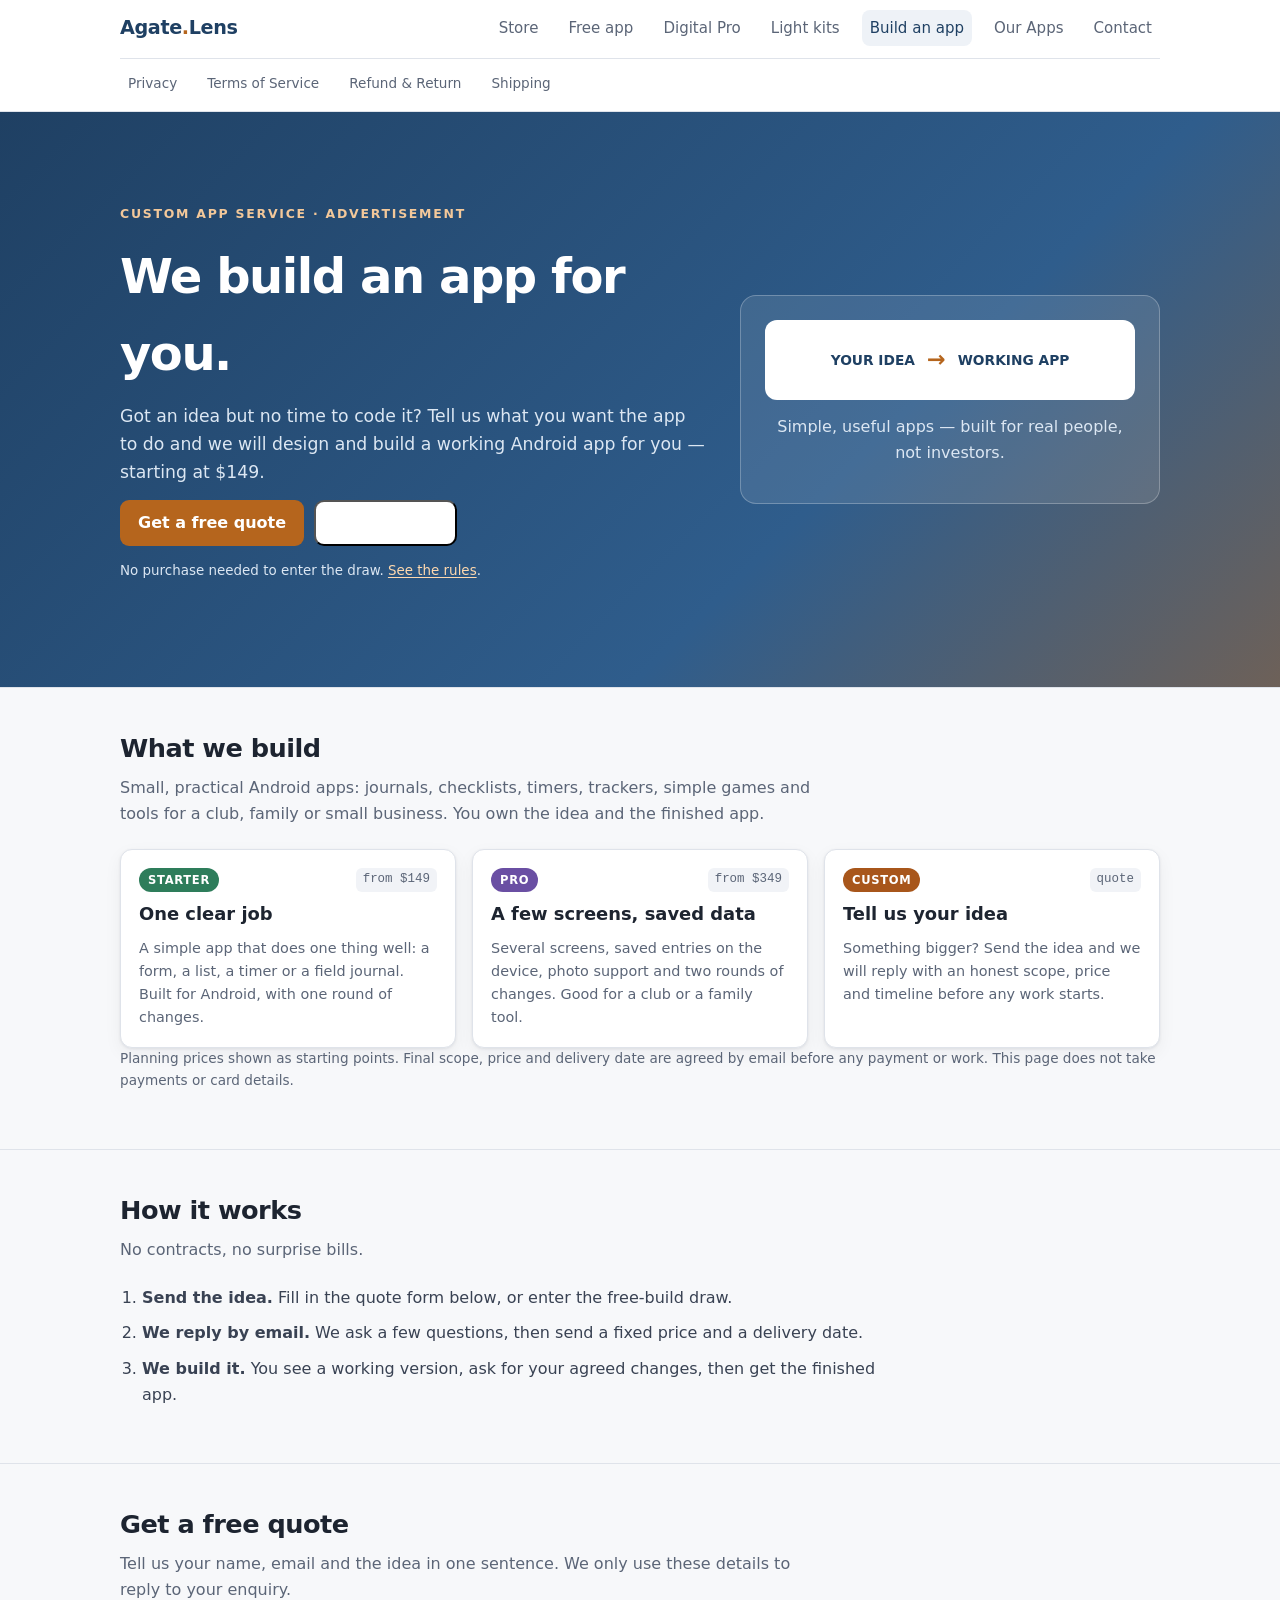
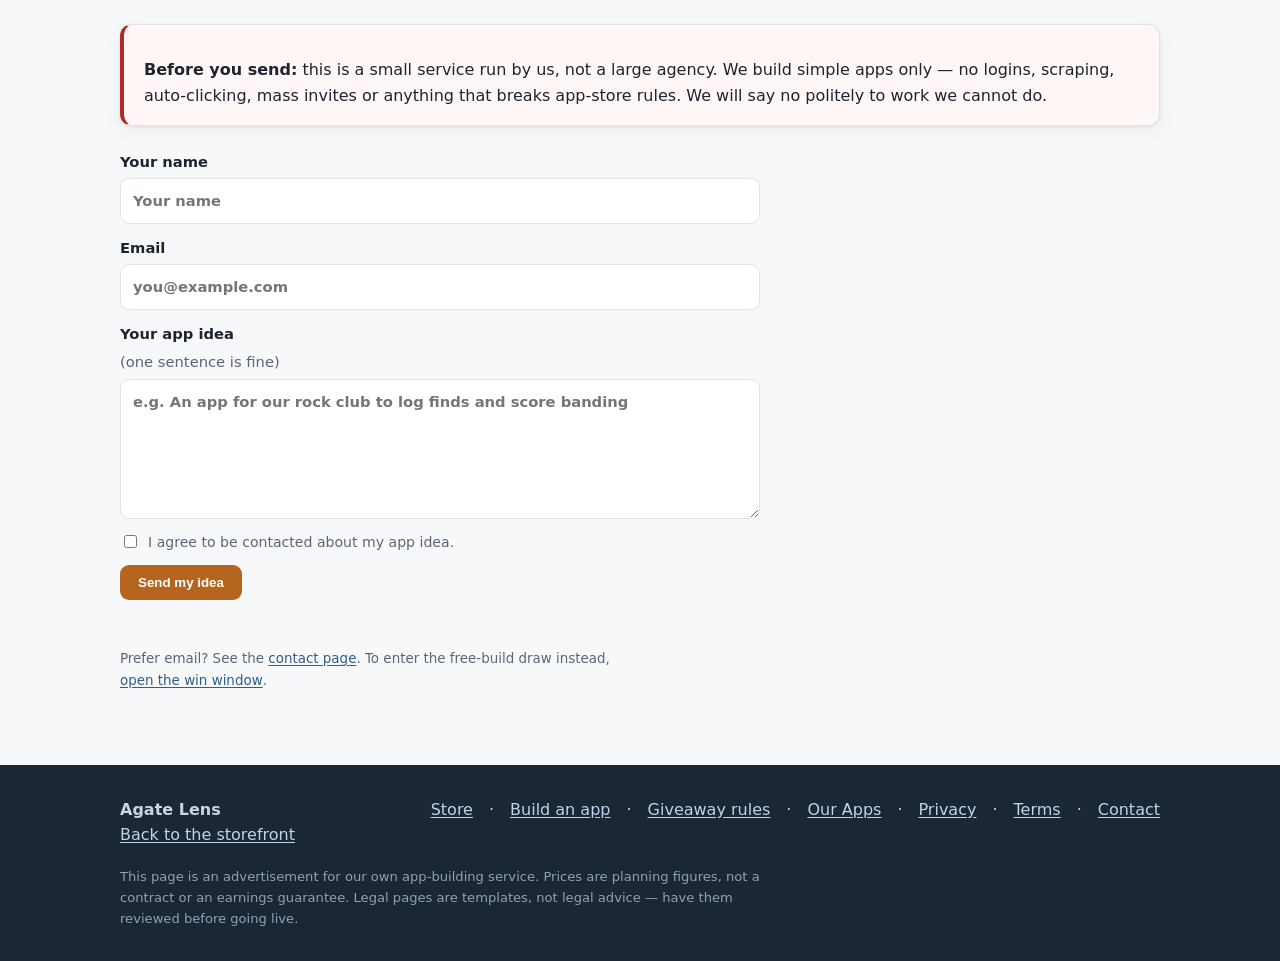
==== build-for-you.html @ b5c56a26 "Add custom app-build ad, win-window giveaway and lead capture" ====
<!DOCTYPE html>
<html lang="en">
<head>
  <meta charset="utf-8">
  <meta name="viewport" content="width=device-width, initial-scale=1">
  <title>We Build An App For You — Agate Lens</title>
  <meta name="description" content="Have an app idea but no time to build it? We design and build simple Android apps for you. Get a free quote, or enter to win a free build.">
  <link rel="stylesheet" href="css/styles.css">
  <script src="config.js"></script>
  <script src="js/win-window.js" defer></script>
  <script src="js/leads.js" defer></script>
</head>
<body>

<header class="site-header">
  <div class="wrap header-inner">
    <a class="brand" href="index.html">Agate<span class="dot">.</span>Lens</a>
    <nav class="site-nav" aria-label="Main navigation">
      <a href="index.html#store">Store</a>
      <a href="index.html#free">Free app</a>
      <a href="index.html#digital">Digital Pro</a>
      <a href="index.html#kits">Light kits</a>
      <a href="build-for-you.html" aria-current="page">Build an app</a>
      <a href="hub.html">Our Apps</a>
      <a href="contact.html">Contact</a>
    </nav>
    <nav class="site-nav site-nav--legal" aria-label="Legal and policy navigation">
      <a href="privacy.html">Privacy</a>
      <a href="terms.html">Terms of Service</a>
      <a href="refunds.html">Refund &amp; Return</a>
      <a href="shipping.html">Shipping</a>
    </nav>
  </div>
</header>

<main>
  <section class="ad-hero">
    <div class="wrap ad-hero__inner">
      <div>
        <p class="eyebrow">Custom app service · advertisement</p>
        <h1>We build an app for you.</h1>
        <p class="ad-hero__lead">Got an idea but no time to code it? Tell us what you want the app to do and we will design and build a working Android app for you — starting at $149.</p>
        <p class="ad-hero__actions">
          <a class="button" href="#quote">Get a free quote</a>
          <button class="btn btn--light win-trigger" type="button">Win a free build</button>
        </p>
        <p class="ad-hero__fine">No purchase needed to enter the draw. <a href="win-rules.html">See the rules</a>.</p>
      </div>
      <div class="ad-hero__card" aria-hidden="true">
        <div class="ad-phone"><span>YOUR IDEA</span><strong>→</strong><span>WORKING APP</span></div>
        <p>Simple, useful apps — built for real people, not investors.</p>
      </div>
    </div>
  </section>

  <section id="service">
    <div class="wrap">
      <div class="section-head">
        <h2>What we build</h2>
        <p>Small, practical Android apps: journals, checklists, timers, trackers, simple games and tools for a club, family or small business. You own the idea and the finished app.</p>
      </div>
      <div class="card-grid">
        <article class="product-card">
          <div class="product-card__head"><span class="badge badge--free">Starter</span><code class="slug">from $149</code></div>
          <h3 class="product-card__title">One clear job</h3>
          <p class="product-card__note">A simple app that does one thing well: a form, a list, a timer or a field journal. Built for Android, with one round of changes.</p>
        </article>
        <article class="product-card">
          <div class="product-card__head"><span class="badge badge--digital">Pro</span><code class="slug">from $349</code></div>
          <h3 class="product-card__title">A few screens, saved data</h3>
          <p class="product-card__note">Several screens, saved entries on the device, photo support and two rounds of changes. Good for a club or a family tool.</p>
        </article>
        <article class="product-card">
          <div class="product-card__head"><span class="badge badge--kit">Custom</span><code class="slug">quote</code></div>
          <h3 class="product-card__title">Tell us your idea</h3>
          <p class="product-card__note">Something bigger? Send the idea and we will reply with an honest scope, price and timeline before any work starts.</p>
        </article>
      </div>
      <p class="catalog-status">Planning prices shown as starting points. Final scope, price and delivery date are agreed by email before any payment or work. This page does not take payments or card details.</p>
    </div>
  </section>

  <section id="how">
    <div class="wrap">
      <div class="section-head">
        <h2>How it works</h2>
        <p>No contracts, no surprise bills.</p>
      </div>
      <ol class="steps">
        <li><strong>Send the idea.</strong> Fill in the quote form below, or enter the free-build draw.</li>
        <li><strong>We reply by email.</strong> We ask a few questions, then send a fixed price and a delivery date.</li>
        <li><strong>We build it.</strong> You see a working version, ask for your agreed changes, then get the finished app.</li>
      </ol>
    </div>
  </section>

  <section id="quote">
    <div class="wrap">
      <div class="section-head">
        <h2>Get a free quote</h2>
        <p>Tell us your name, email and the idea in one sentence. We only use these details to reply to your enquiry.</p>
      </div>
      <div class="notice notice--template">
        <p><strong>Before you send:</strong> this is a small service run by us, not a large agency. We build simple apps only — no logins, scraping, auto-clicking, mass invites or anything that breaks app-store rules. We will say no politely to work we cannot do.</p>
      </div>
      <form data-lead-form data-source="build_quote" class="lead-form lead-form--wide">
        <label>Your name <input name="name" type="text" required maxlength="80" autocomplete="name" placeholder="Your name"></label>
        <label>Email <input name="email" type="email" required maxlength="254" autocomplete="email" placeholder="you@example.com"></label>
        <label>Your app idea <span class="hint">(one sentence is fine)</span><textarea name="idea" rows="5" maxlength="500" placeholder="e.g. An app for our rock club to log finds and score banding"></textarea></label>
        <label class="check"><input name="consent" type="checkbox" required> I agree to be contacted about my app idea.</label>
        <button class="button" type="submit">Send my idea</button>
        <p class="form-status" data-form-status role="status"></p>
      </form>
      <p class="win-fine">Prefer email? See the <a href="contact.html">contact page</a>. To enter the free-build draw instead, <button class="link-button win-trigger" type="button">open the win window</button>.</p>
    </div>
  </section>
</main>

<footer class="site-footer">
  <div class="wrap">
    <div class="footer-grid">
      <div><strong>Agate Lens</strong><br><a href="index.html">Back to the storefront</a></div>
      <nav aria-label="Footer navigation">
        <a href="index.html#store">Store</a> ·
        <a href="build-for-you.html">Build an app</a> ·
        <a href="win-rules.html">Giveaway rules</a> ·
        <a href="hub.html">Our Apps</a> ·
        <a href="privacy.html">Privacy</a> ·
        <a href="terms.html">Terms</a> ·
        <a href="contact.html">Contact</a>
      </nav>
    </div>
    <p class="footer-note">This page is an advertisement for our own app-building service. Prices are planning figures, not a contract or an earnings guarantee. Legal pages are templates, not legal advice — have them reviewed before going live.</p>
  </div>
</footer>

</body>
</html>
---- css/styles.css ----
:root {
  --ink: #1d2430;
  --muted: #5b6577;
  --bg: #f7f8fa;
  --surface: #ffffff;
  --line: #dfe3ea;
  --brand: #2f5d8c;
  --brand-dark: #1f4063;
  --accent: #b5651d;
  --free: #2e7d5b;
  --digital: #6a4fa3;
  --kit: #a8561b;
  --radius: 12px;
  --maxw: 1080px;
  --shadow: 0 1px 3px rgba(16, 24, 40, 0.08), 0 6px 18px rgba(16, 24, 40, 0.05);
}

* { box-sizing: border-box; }

html { scroll-behavior: smooth; }

body {
  margin: 0;
  font-family: system-ui, -apple-system, "Segoe UI", Roboto, Helvetica, Arial, sans-serif;
  color: var(--ink);
  background: var(--bg);
  line-height: 1.6;
  -webkit-font-smoothing: antialiased;
}

a { color: var(--brand); text-underline-offset: 2px; }
a:hover { color: var(--brand-dark); }

.wrap { max-width: var(--maxw); margin: 0 auto; padding: 0 20px; }

/* ---------- Header / navigation ---------- */
.site-header {
  background: var(--surface);
  border-bottom: 1px solid var(--line);
  position: sticky;
  top: 0;
  z-index: 10;
}
.header-inner {
  display: flex;
  flex-wrap: wrap;
  align-items: center;
  gap: 12px 24px;
  min-height: 64px;
  padding-top: 10px;
  padding-bottom: 10px;
}
.brand {
  font-weight: 800;
  font-size: 1.2rem;
  color: var(--brand-dark);
  text-decoration: none;
  letter-spacing: -0.02em;
}
.brand .dot { color: var(--accent); }
.site-nav { display: flex; flex-wrap: wrap; gap: 4px 14px; margin-left: auto; }
.site-nav a {
  color: var(--muted);
  text-decoration: none;
  font-size: 0.94rem;
  padding: 6px 8px;
  border-radius: 8px;
}
.site-nav a:hover, .site-nav a[aria-current="page"] {
  color: var(--brand-dark);
  background: #eef2f7;
}
.site-nav--legal { margin-left: 0; width: 100%; border-top: 1px solid var(--line); padding-top: 8px; }
.site-nav--legal a { font-size: 0.85rem; }

/* ---------- Hero ---------- */
.hero {
  background: linear-gradient(160deg, #233f5f 0%, #2f5d8c 100%);
  color: #fff;
  padding: 56px 0 48px;
}
.hero h1 { margin: 0 0 10px; font-size: clamp(2rem, 5vw, 3rem); letter-spacing: -0.03em; }
.hero p { margin: 0 0 8px; max-width: 62ch; color: #dce7f3; font-size: 1.05rem; }
.hero .eyebrow { text-transform: uppercase; letter-spacing: 0.14em; font-size: 0.78rem; color: #9dc3e8; font-weight: 700; }

/* ---------- Sections ---------- */
section { padding: 40px 0; }
section + section { border-top: 1px solid var(--line); }
.section-head { margin-bottom: 22px; }
.section-head h2 { margin: 0 0 6px; font-size: 1.6rem; letter-spacing: -0.02em; }
.section-head p { margin: 0; color: var(--muted); max-width: 70ch; }
.subhead { margin: 28px 0 14px; font-size: 1.2rem; display: flex; align-items: baseline; gap: 10px; }
.subhead .hint { font-size: 0.85rem; color: var(--muted); font-weight: 400; }

/* ---------- Notices ---------- */
.notice {
  border: 1px solid var(--line);
  border-left: 4px solid var(--brand);
  background: var(--surface);
  border-radius: var(--radius);
  padding: 16px 20px;
  margin: 0 0 24px;
  box-shadow: var(--shadow);
}
.notice h2, .notice h3 { margin: 0 0 8px; font-size: 1.1rem; }
.notice ul { margin: 0; padding-left: 20px; }
.notice li { margin: 4px 0; }
.notice--warn { border-left-color: var(--accent); }
.notice--template { border-left-color: #b02a2a; background: #fff7f6; }
.notice p:last-child { margin-bottom: 0; }

/* ---------- Product cards ---------- */
.card-grid {
  display: grid;
  grid-template-columns: repeat(auto-fit, minmax(240px, 1fr));
  gap: 16px;
}
.product-card {
  background: var(--surface);
  border: 1px solid var(--line);
  border-radius: var(--radius);
  padding: 18px;
  box-shadow: var(--shadow);
  display: flex;
  flex-direction: column;
  gap: 8px;
}
.product-card__head { display: flex; align-items: center; justify-content: space-between; gap: 8px; flex-wrap: wrap; }
.product-card__title { margin: 0; font-size: 1.12rem; }
.product-card__note { margin: 0; color: var(--muted); font-size: 0.9rem; }
.badge {
  font-size: 0.72rem;
  font-weight: 700;
  text-transform: uppercase;
  letter-spacing: 0.06em;
  padding: 3px 9px;
  border-radius: 999px;
  color: #fff;
}
.badge--free { background: var(--free); }
.badge--digital { background: var(--digital); }
.badge--kit { background: var(--kit); }
.badge--other { background: var(--muted); }
.slug {
  font-size: 0.78rem;
  color: var(--muted);
  background: #f1f3f7;
  padding: 2px 7px;
  border-radius: 6px;
  overflow-wrap: anywhere;
}
.placeholder {
  display: inline-block;
  margin: 0;
  padding: 6px 10px;
  border: 1px dashed var(--accent);
  border-radius: 8px;
  color: #8a4a12;
  background: #fff8f0;
  font-size: 0.86rem;
  font-weight: 600;
}
.catalog-status { font-size: 0.85rem; color: var(--muted); margin: 0 0 18px; }

/* ---------- Download page ---------- */
.button {
  display: inline-block;
  padding: 10px 18px;
  border-radius: 9px;
  background: var(--accent);
  color: #fff;
  font-weight: 700;
  text-decoration: none;
}
.button[aria-disabled="true"] {
  background: var(--muted);
  opacity: 0.6;
  pointer-events: none;
}
.release-meta {
  display: grid;
  grid-template-columns: max-content 1fr;
  gap: 6px 14px;
  margin: 8px 0;
  font-size: 0.88rem;
}
.release-meta dt { color: var(--muted); font-weight: 700; }
.release-meta dd { margin: 0; overflow-wrap: anywhere; }

/* ---------- Detail rows ---------- */
.detail-list { display: grid; gap: 14px; }
.detail {
  background: var(--surface);
  border: 1px solid var(--line);
  border-radius: var(--radius);
  padding: 18px 20px;
  box-shadow: var(--shadow);
}
.detail h3 { margin: 0 0 4px; font-size: 1.08rem; }
.detail p { margin: 0 0 6px; color: var(--muted); }
.detail p:last-child { margin-bottom: 0; }
.detail .meta { display: flex; flex-wrap: wrap; align-items: center; gap: 8px; margin-bottom: 8px; }

/* ---------- Legal / prose pages ---------- */
.prose { max-width: 74ch; }
.prose h2 { font-size: 1.25rem; margin: 28px 0 8px; }
.prose h3 { font-size: 1.05rem; margin: 20px 0 6px; }
.prose p, .prose li { color: #394253; }
.prose ol, .prose ul { padding-left: 22px; }
.prose li { margin: 5px 0; }
.todo { color: #8a4a12; font-weight: 600; }

/* ---------- Big link button ---------- */
.btn {
  display: inline-block;
  background: var(--brand);
  color: #fff !important;
  padding: 12px 20px;
  border-radius: 10px;
  text-decoration: none;
  font-weight: 700;
}
.btn:hover { background: var(--brand-dark); }
.btn--external::after { content: " \2197"; }

/* ---------- Footer ---------- */
.site-footer {
  background: #1b2735;
  color: #cbd5e1;
  padding: 32px 0;
  margin-top: 20px;
}
.site-footer a { color: #bcd4ee; }
.footer-grid { display: flex; flex-wrap: wrap; gap: 24px; justify-content: space-between; }
.footer-grid nav { display: flex; flex-wrap: wrap; gap: 6px 16px; }
.footer-note { margin: 18px 0 0; font-size: 0.82rem; color: #8fa0b5; max-width: 80ch; }

/* ---------- Shared app hub ---------- */
.hub-card {
  border: 1px solid var(--line);
  border-radius: 12px;
  padding: 16px;
  background: #fff;
  display: flex;
  flex-direction: column;
  gap: 8px;
}
.hub-card__head { display: flex; align-items: center; gap: 8px; flex-wrap: wrap; }
.hub-card__title { margin: 0; font-size: 1.05rem; }
.hub-card__note { margin: 0; color: var(--muted); font-size: 0.9rem; }
.hub-card__link { font-size: 0.9rem; font-weight: 600; }
.hub-card__image {
  width: 100%;
  max-height: 220px;
  object-fit: cover;
  border-radius: 10px;
}

/* ---------- Responsive tweaks ---------- */
@media (max-width: 720px) {
  .site-nav { margin-left: 0; }
  .header-inner { gap: 8px 14px; }
  section { padding: 30px 0; }
  .hero { padding: 40px 0 34px; }
}
@media (prefers-reduced-motion: reduce) {
  html { scroll-behavior: auto; }
}

/* ---------- "We build an app for you" advertisement ---------- */
.ad-hero {
  background: linear-gradient(135deg, #1f4063 0%, #2f5d8c 65%, #b5651d 140%);
  color: #fff;
}
.ad-hero__inner { display: grid; grid-template-columns: 1.4fr 1fr; gap: 32px; align-items: center; padding-top: 52px; padding-bottom: 52px; }
.ad-hero h1 { margin: 0 0 12px; font-size: clamp(2rem, 5vw, 3rem); letter-spacing: -0.03em; }
.ad-hero p { color: #dce7f3; max-width: 60ch; margin: 0 0 14px; }
.ad-hero .eyebrow { text-transform: uppercase; letter-spacing: 0.14em; font-size: 0.78rem; color: #f3c89a; font-weight: 700; }
.ad-hero__lead { font-size: 1.08rem; }
.ad-hero__actions { display: flex; flex-wrap: wrap; gap: 10px; margin-top: 20px; }
.ad-hero__fine { font-size: 0.84rem; }
.ad-hero__fine a { color: #ffd9ae; }
.ad-hero__card {
  background: rgba(255,255,255,0.1);
  border: 1px solid rgba(255,255,255,0.25);
  border-radius: 16px;
  padding: 24px;
  text-align: center;
}
.ad-phone {
  display: flex; align-items: center; justify-content: center; gap: 12px;
  background: #fff; color: var(--brand-dark); border-radius: 12px;
  padding: 22px 10px; margin-bottom: 14px; font-size: 0.86rem; font-weight: 700;
}
.ad-phone strong { color: var(--accent); font-size: 1.4rem; }
.btn--light { background: #fff; color: var(--brand-dark); }
.btn--light:hover { background: #eef2f7; }
.promo {
  display: flex; flex-wrap: wrap; align-items: center; justify-content: space-between;
  gap: 16px 24px; border-left-color: var(--accent);
  background: linear-gradient(120deg, #1f4063, #2f5d8c); color: #fff;
}
.promo h2 { font-size: 1.4rem; margin: 2px 0 6px; }
.promo p { color: #dce7f3; margin: 0; max-width: 66ch; }
.promo .eyebrow { text-transform: uppercase; letter-spacing: 0.12em; font-size: 0.72rem; color: #f3c89a; font-weight: 700; }
.promo-actions { display: flex; flex-wrap: wrap; gap: 10px; }
.promo .button { background: var(--accent); }
.steps { max-width: 76ch; padding-left: 22px; }
.steps li { margin: 10px 0; color: #394253; }
.link-button {
  background: none; border: 0; padding: 0; margin: 0; font: inherit;
  color: var(--brand); text-decoration: underline; text-underline-offset: 2px; cursor: pointer;
}

/* ---------- Lead forms ---------- */
.lead-form { display: grid; gap: 12px; max-width: 560px; }
.lead-form--wide { max-width: 640px; margin-bottom: 16px; }
.lead-form label { display: grid; gap: 5px; font-weight: 600; font-size: 0.92rem; }
.lead-form .hint { font-weight: 400; color: var(--muted); }
.lead-form input[type="text"], .lead-form input[type="email"], .lead-form textarea {
  width: 100%; padding: 10px 12px; border: 1px solid var(--line);
  border-radius: 9px; background: #fff; font: inherit; color: var(--ink);
}
.lead-form input:focus, .lead-form textarea:focus { outline: 2px solid var(--brand); outline-offset: 1px; }
.lead-form .check { display: flex; align-items: flex-start; gap: 8px; font-weight: 400; font-size: 0.88rem; color: var(--muted); }
.lead-form .check input { margin-top: 4px; flex: none; }
.lead-form button[type="submit"] { justify-self: start; border: 0; cursor: pointer; }
.lead-form button[disabled] { opacity: 0.6; cursor: wait; }
.form-status { margin: 0; font-size: 0.9rem; color: var(--brand-dark); min-height: 1.4em; }
.win-fine { font-size: 0.84rem; color: var(--muted); max-width: 60ch; }

/* ---------- Win window (modal) ---------- */
.win-backdrop {
  position: fixed; inset: 0; z-index: 50; display: flex;
  align-items: center; justify-content: center; padding: 18px;
  background: rgba(14, 22, 33, 0.65);
}
.win-backdrop[hidden] { display: none; }
.win-dialog {
  position: relative; width: min(100%, 520px); max-height: 90vh; overflow-y: auto;
  background: #fff; border-radius: 16px; padding: 26px 26px 22px;
  box-shadow: 0 24px 60px rgba(0,0,0,0.35);
  border-top: 6px solid var(--accent);
}
.win-dialog h2 { margin: 4px 0 10px; font-size: 1.7rem; }
.win-dialog > p { color: var(--muted); margin: 0 0 16px; }
.win-dialog .eyebrow { text-transform: uppercase; letter-spacing: 0.12em; font-size: 0.72rem; color: var(--accent); font-weight: 700; }
.win-close {
  position: absolute; top: 10px; right: 14px; border: 0; background: none;
  font-size: 1.8rem; line-height: 1; color: var(--muted); cursor: pointer;
}
.win-close:hover { color: var(--ink); }
.win-body .lead-form { gap: 10px; }
.win-body .win-fine { margin: 14px 0 0; }
.win-thanks { background: #eef8f2; border: 1px solid #b7dfc8; border-radius: 10px; padding: 14px 16px; color: var(--ink); }
.win-thanks a { color: var(--brand); }

@media (max-width: 720px) {
  .ad-hero__inner { grid-template-columns: 1fr; padding-top: 36px; padding-bottom: 36px; }
}
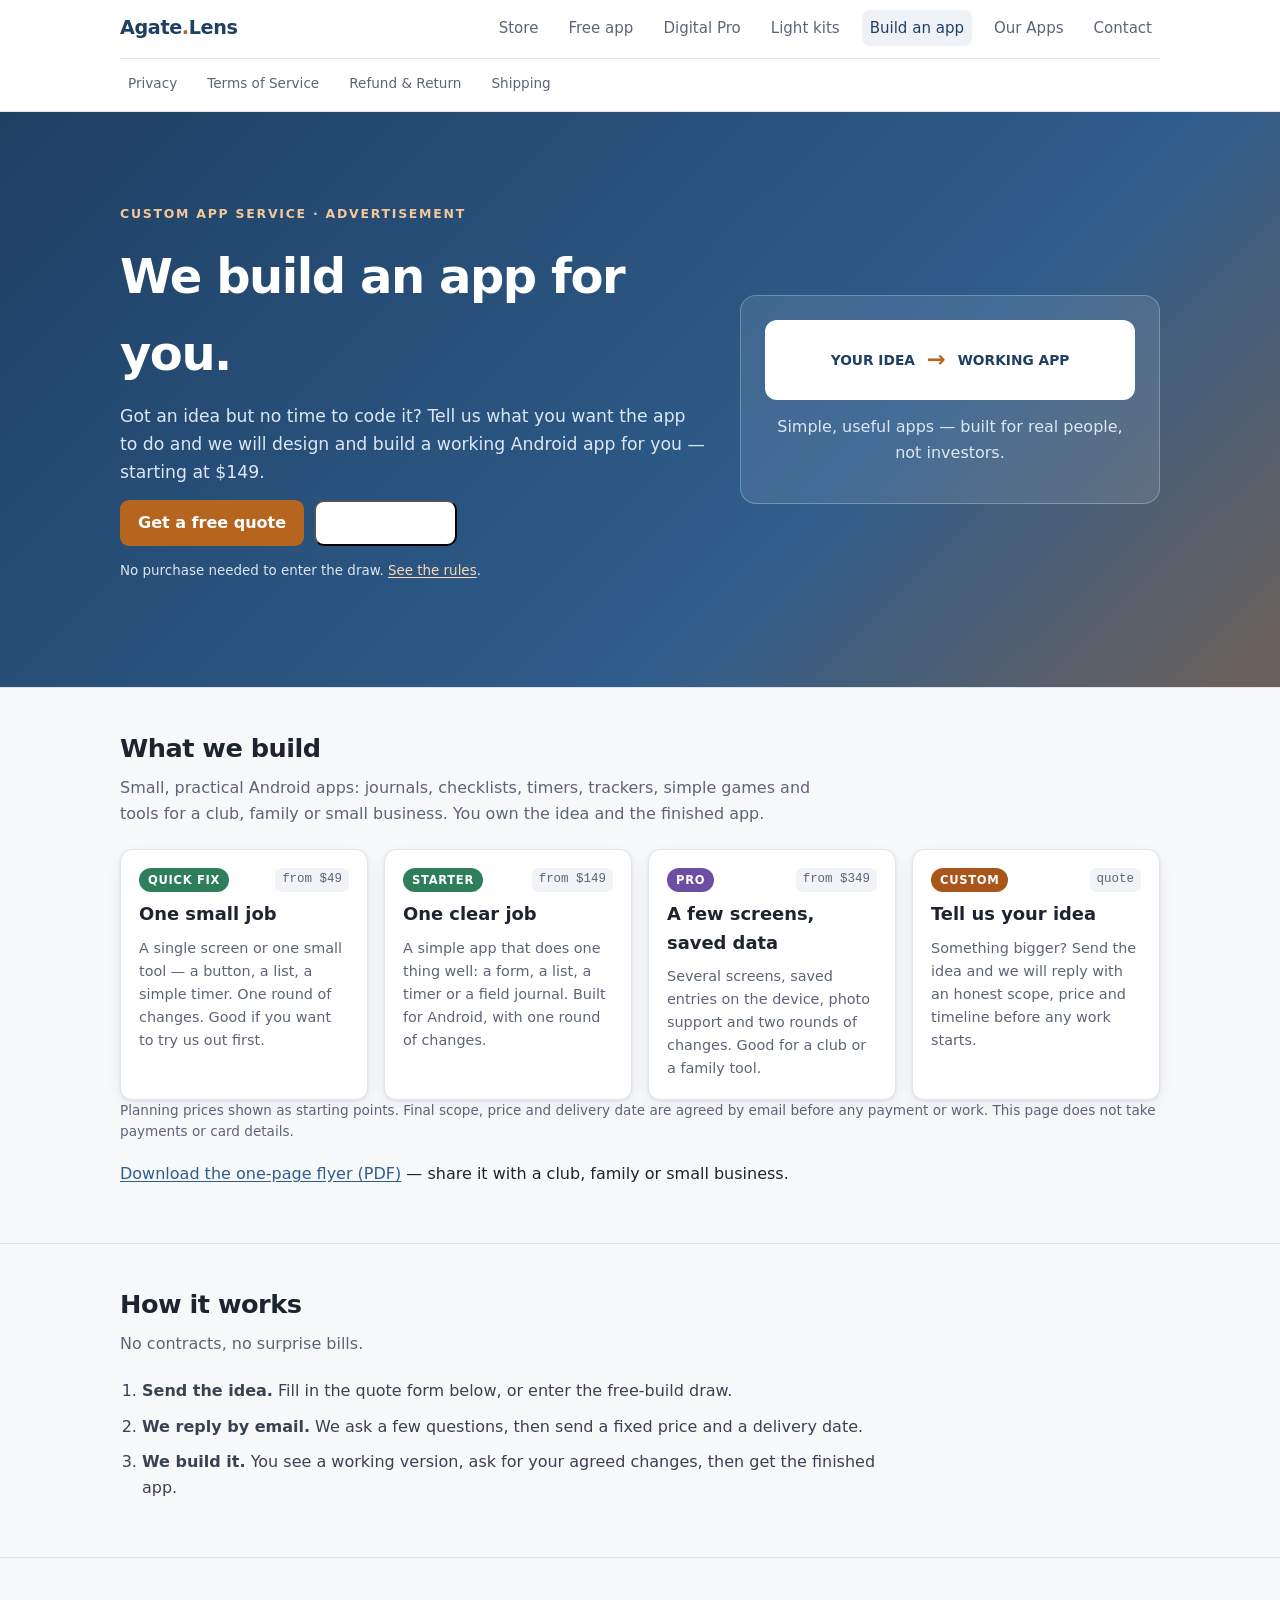
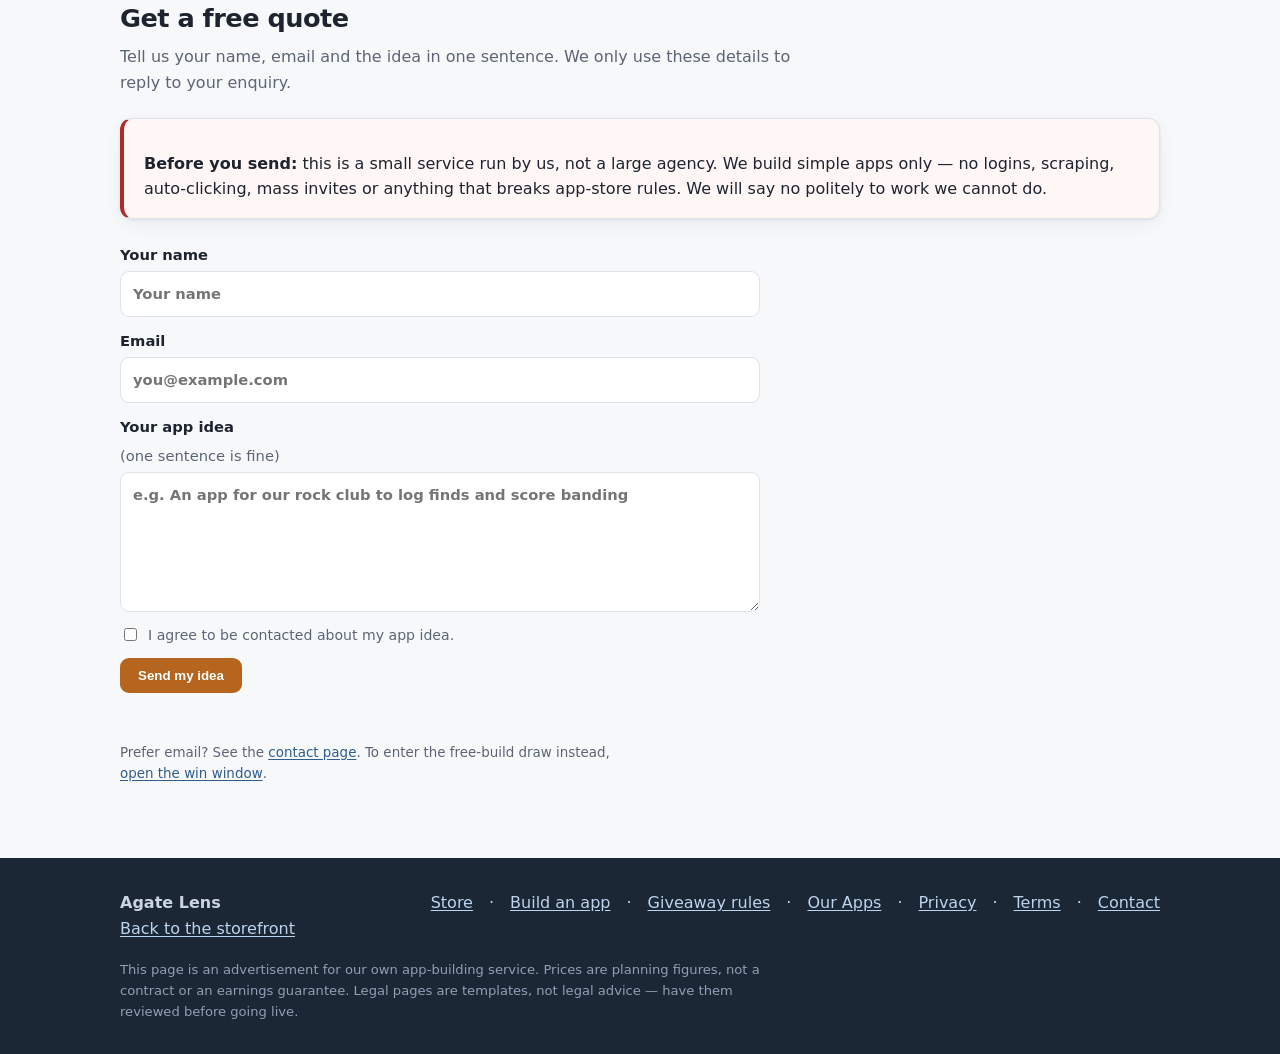
==== commit 034e1f9c: "Add low-cost app-build tier, printable service flyer and outreach pack" ====
--- a/build-for-you.html
+++ b/build-for-you.html
@@ -61,6 +61,11 @@
       </div>
       <div class="card-grid">
         <article class="product-card">
+          <div class="product-card__head"><span class="badge badge--free">Quick Fix</span><code class="slug">from $49</code></div>
+          <h3 class="product-card__title">One small job</h3>
+          <p class="product-card__note">A single screen or one small tool — a button, a list, a simple timer. One round of changes. Good if you want to try us out first.</p>
+        </article>
+        <article class="product-card">
           <div class="product-card__head"><span class="badge badge--free">Starter</span><code class="slug">from $149</code></div>
           <h3 class="product-card__title">One clear job</h3>
           <p class="product-card__note">A simple app that does one thing well: a form, a list, a timer or a field journal. Built for Android, with one round of changes.</p>
@@ -77,6 +82,7 @@
         </article>
       </div>
       <p class="catalog-status">Planning prices shown as starting points. Final scope, price and delivery date are agreed by email before any payment or work. This page does not take payments or card details.</p>
+      <p><a href="service-flyer.pdf" download>Download the one-page flyer (PDF)</a> — share it with a club, family or small business.</p>
     </div>
   </section>
 
